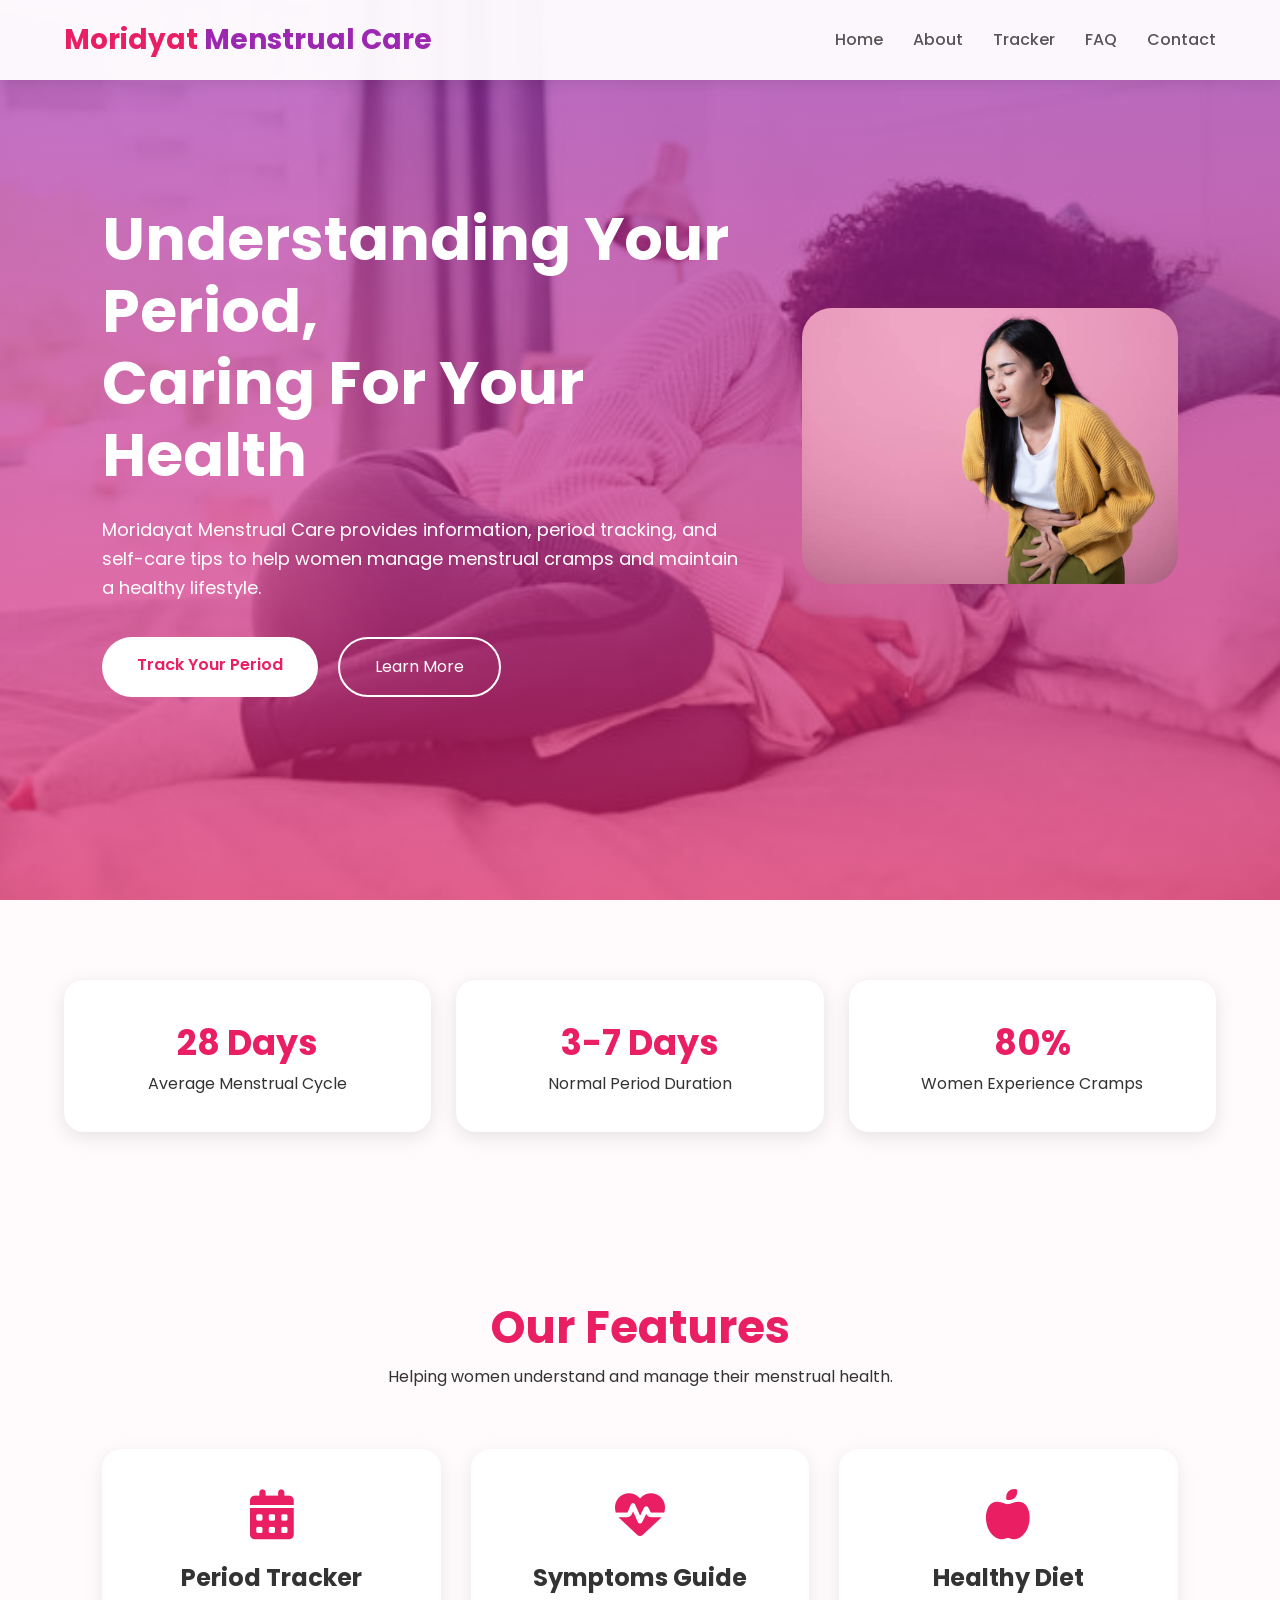
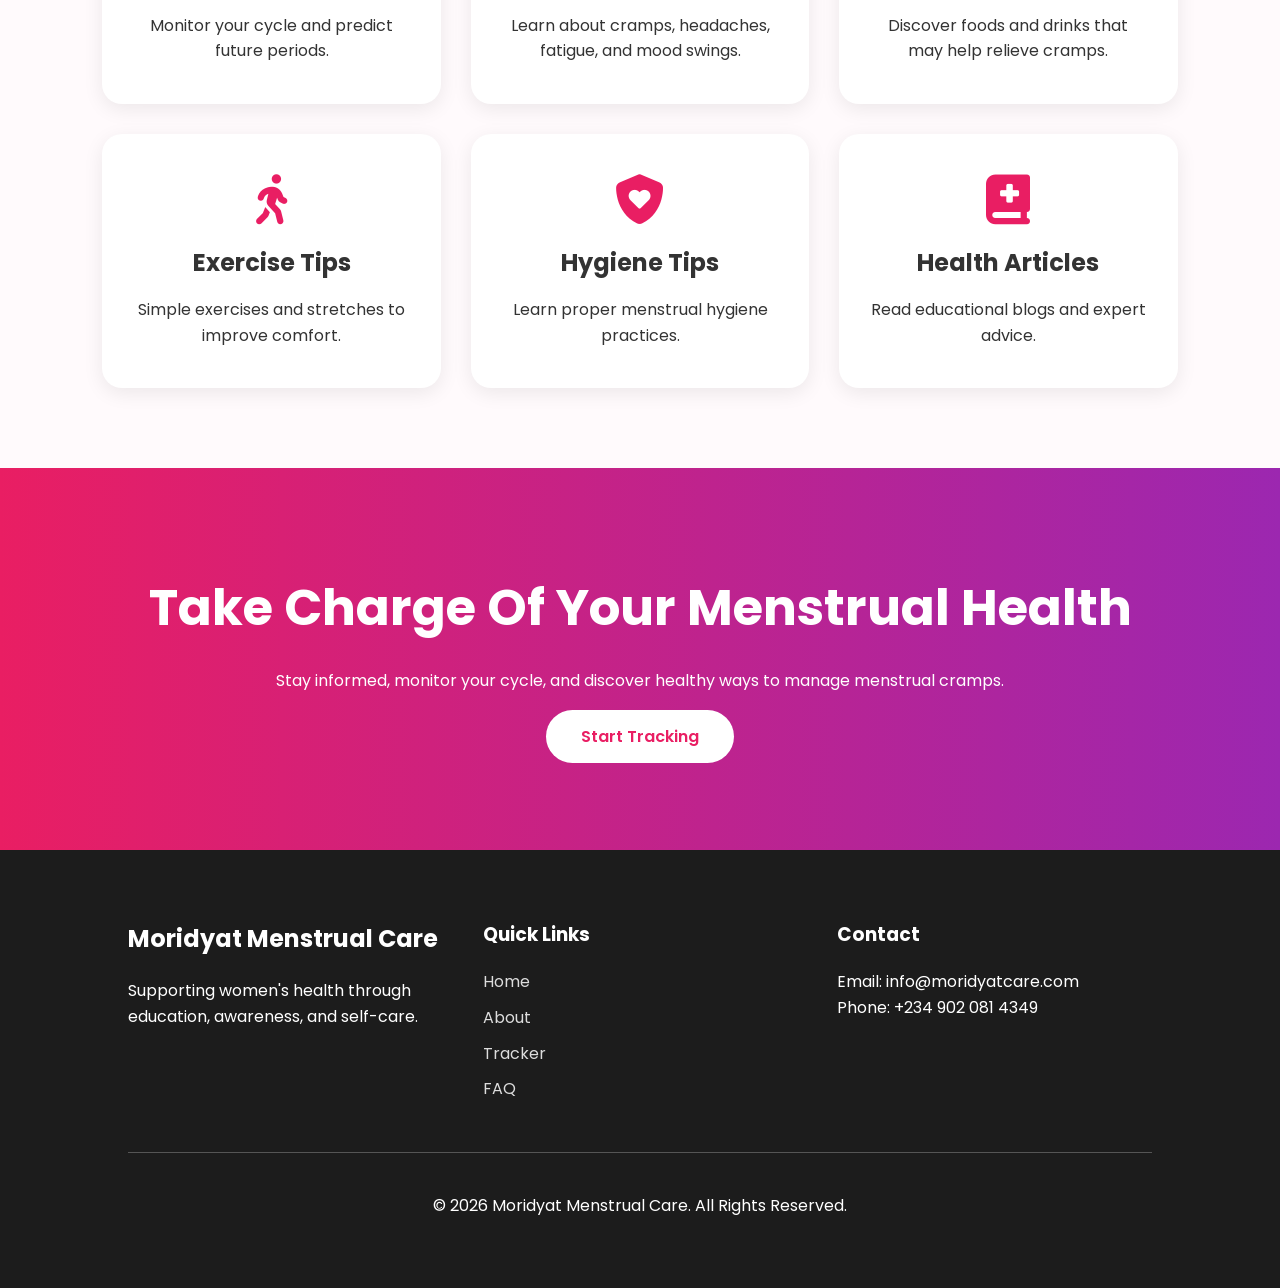
==== index.html @ 2870ac2d "first commit" ====
<!DOCTYPE html>
<html lang="en">

<head>
    <meta charset="UTF-8">
    <meta name="viewport" content="width=device-width, initial-scale=1.0">
    <title>Moridayat Menstrual Care</title>

    <!-- Google Fonts -->
    <link rel="preconnect" href="https://fonts.googleapis.com">
    <link href="https://fonts.googleapis.com/css2?family=Poppins:wght@300;400;500;600;700&display=swap"
        rel="stylesheet">

    <!-- CSS -->
    <link rel="stylesheet" href="style.css">

    <!-- Font Awesome Icons -->
    <link rel="stylesheet" href="https://cdnjs.cloudflare.com/ajax/libs/font-awesome/6.7.2/css/all.min.css">
</head>

<body>

    <!-- Header -->
    <header>
        <nav>
            <div class="logo">
                Moridyat <span>Menstrual Care</span>
            </div>

            <ul class="nav-links">
                <li><a href="#">Home</a></li>
                <li><a href="about.html">About</a></li>
                <li><a href="tracker.html">Tracker</a></li>
                <li><a href="faq.html">FAQ</a></li>
                <li><a href="#contact">Contact</a></li>
            </ul>

            <button id="menu-btn">
                <i class="fa-solid fa-bars"></i>
            </button>
        </nav>
    </header>

    <!-- Hero Section -->
    <section class="hero">

        <div class="hero-text">
            <h1>
                Understanding Your Period,<br>
                Caring For Your Health
            </h1>

            <p>
                Moridayat Menstrual Care provides information,
                period tracking, and self-care tips to help women
                manage menstrual cramps and maintain a healthy lifestyle.
            </p>

            <div class="hero-buttons">
                <a href="tracker.html" class="btn">Track Your Period</a>

                <a href="about.html" class="btn2">
                    Learn More
                </a>
            </div>
        </div>

        <div class="hero-image">
            <img src="images/pic3.png" alt="Women's Health">
        </div>

    </section>

    <!-- Statistics -->
    <section class="stats">

        <div class="stat-box">
            <h2>28 Days</h2>
            <p>Average Menstrual Cycle</p>
        </div>

        <div class="stat-box">
            <h2>3-7 Days</h2>
            <p>Normal Period Duration</p>
        </div>

        <div class="stat-box">
            <h2>80%</h2>
            <p>Women Experience Cramps</p>
        </div>

    </section>

    <!-- Services -->
    <section class="services">

        <div class="heading">
            <h1>Our Features</h1>
            <p>Helping women understand and manage their menstrual health.</p>
        </div>

        <div class="service-container">

            <div class="card">
                <i class="fa-solid fa-calendar-days"></i>
                <h2>Period Tracker</h2>
                <p>
                    Monitor your cycle and predict future periods.
                </p>
            </div>

            <div class="card">
                <i class="fa-solid fa-heart-pulse"></i>
                <h2>Symptoms Guide</h2>
                <p>
                    Learn about cramps, headaches, fatigue, and mood swings.
                </p>
            </div>

            <div class="card">
                <i class="fa-solid fa-apple-whole"></i>
                <h2>Healthy Diet</h2>
                <p>
                    Discover foods and drinks that may help relieve cramps.
                </p>
            </div>

            <div class="card">
                <i class="fa-solid fa-person-walking"></i>
                <h2>Exercise Tips</h2>
                <p>
                    Simple exercises and stretches to improve comfort.
                </p>
            </div>


            <div class="card">
                <i class="fa-solid fa-shield-heart"></i>
                <h2>Hygiene Tips</h2>
                <p>
                    Learn proper menstrual hygiene practices.
                </p>
            </div>

            <div class="card">
                <i class="fa-solid fa-book-medical"></i>
                <h2>Health Articles</h2>
                <p>
                    Read educational blogs and expert advice.
                </p>
            </div>





        </div>

    </section>

    <!-- Call To Action -->
    <section class="cta">

        <h1>Take Charge Of Your Menstrual Health</h1>

        <p>
            Stay informed, monitor your cycle, and discover healthy
            ways to manage menstrual cramps.
        </p>

        <a href="tracker.html" class="btn">
            Start Tracking
        </a>

    </section>

    <!-- Footer -->
    <footer id="contact">

        <div class="footer-content">

            <div class="footer-box">
                <h2>Moridyat Menstrual Care</h2>
                <p>
                    Supporting women's health through education,
                    awareness, and self-care.
                </p>
            </div>

            <div class="footer-box">
                <h3>Quick Links</h3>

                <a href="#">Home</a>
                <a href="about.html">About</a>
                <a href="tracker.html">Tracker</a>
                <a href="faq.html">FAQ</a>
            </div>

            <div class="footer-box">
                <h3>Contact</h3>

                <p>Email: info@moridyatcare.com</p>
                <p>Phone: +234 902 081 4349 </p>
            </div>

        </div>

        <hr>

        <p class="copyright">
            © 2026 Moridyat Menstrual Care. All Rights Reserved.
        </p>

    </footer>

    <script src="script.js"></script>

</body>

</html>
---- style.css ----
/* Google Font */
* {
    margin: 0;
    padding: 0;
    box-sizing: border-box;
    font-family: 'Poppins', sans-serif;
}

html {
    scroll-behavior: smooth;
}

body {
    background: #fffafc;
    color: #333;
    line-height: 1.6;
}

/* Header */
header {
    position: fixed;
    top: 0;
    left: 0;
    width: 100%;
    background: rgba(255, 255, 255, .95);
    box-shadow: 0 3px 15px rgba(0, 0, 0, .1);
    z-index: 1000;
}

nav {
    width: 90%;
    margin: auto;
    height: 80px;
    display: flex;
    justify-content: space-between;
    align-items: center;
}

.logo {
    font-size: 28px;
    font-weight: 700;
    color: #E91E63;
}

.logo span {
    color: #9C27B0;
}

.nav-links {
    display: flex;
    list-style: none;
    gap: 30px;
}

.nav-links a {
    text-decoration: none;
    color: #555;
    font-weight: 500;
    transition: .3s;
}

.nav-links a:hover {
    color: #E91E63;
}

#menu-btn {
    display: none;
    background: none;
    border: none;
    font-size: 28px;
    cursor: pointer;
}

/* Hero Section */
.hero {
    min-height: 100vh;
    display: flex;
    justify-content: space-between;
    gap: 50px;
    align-items: center;
    padding: 120px 8%;
    background:
        linear-gradient(rgba(156, 39, 176, .65),
            rgba(233, 30, 99, .65)),
        url("../images/pic2.png");

    background-size: cover;
    background-position: center;
    background-repeat: no-repeat;
    color: white;
}

.hero-text {
    max-width: 650px;
}

.hero-text h1 {
    font-size: 60px;
    line-height: 1.2;
    margin-bottom: 25px;
}

.hero-text p {
    font-size: 18px;
    margin-bottom: 35px;
}

/* Buttons */
.hero-buttons {
    display: flex;
    gap: 20px;
}

.hero-image img {
    border-radius: 30px;
    width:500px;
    max-width:100%;
}


/* =========================
   Tablet Devices
========================= */
@media (max-width: 992px) {

    .hero {
        flex-direction: column;
        text-align: center;
        padding: 120px 5%;
    }

    .hero-text {
        max-width: 100%;
    }

    .hero-text h1 {
        font-size: 45px;
    }

    .hero-image {
        margin-top: 40px;
    }

    .hero-image img {
        width: 100%;
        max-width: 450px;
    }

    .service-container {
        grid-template-columns: repeat(2, 1fr);
    }

    .stats {
        grid-template-columns: repeat(2, 1fr);
    }
}

/* =========================
   Mobile Devices
========================= */
@media (max-width:768px) {

    nav {
        padding: 0 20px;
    }

    #menu-btn {
        display: block;
        color: #E91E63;
        font-size: 28px;
    }

    .nav-links {
        position: absolute;
        top: 80px;
        right: -100%;
        width: 250px;
        background: white;
        flex-direction: column;
        padding: 25px;
        box-shadow: 0 10px 20px rgba(0, 0, 0, .1);
        transition: .4s;
        gap: 20px;
    }

    .nav-links.active {
        right: 0;
    }

    .hero {
        flex-direction: column;
        text-align: center;
        min-height: auto;
    }

    .hero-text h1 {
        font-size: 35px;
        line-height: 1.3;
    }

    .hero-text p {
        font-size: 16px;
    }

    .hero-buttons {
        justify-content: center;
        flex-wrap: wrap;
    }

    .hero-image img {
        width: 100%;
        max-width: 350px;
        margin-top: 40px;
    }

    .stats {
        grid-template-columns: 1fr;
    }

    .service-container {
        grid-template-columns: 1fr;
    }

    .footer-content {
        grid-template-columns: 1fr;
        text-align: center;
    }

    .cta h1 {
        font-size: 32px;
    }
}

/* =========================
   iPhone 12 Pro and Smaller
========================= */
@media (max-width: 430px) {

    .logo {
        font-size: 20px;
    }

    .hero {
        padding: 100px 20px 60px;
    }

    .hero-text h1 {
        font-size: 28px;
    }

    .hero-text p {
        font-size: 15px;
    }

    .btn,
    .btn2 {
        width: 100%;
        text-align: center;
    }

    .card {
        padding: 30px 20px;
    }

    .heading h1 {
        font-size: 32px;
    }

    .cta h1 {
        font-size: 28px;
    }
}

.btn {
    background: white;
    color: #E91E63;
    text-decoration: none;
    padding: 15px 35px;
    border-radius: 50px;
    font-weight: 600;
    transition: .4s;
}

.btn:hover {
    background: #E91E63;
    color: white;
}

.btn2 {
    border: 2px solid white;
    color: white;
    text-decoration: none;
    padding: 15px 35px;
    border-radius: 50px;
    transition: .4s;
}

.btn2:hover {
    background: white;
    color: #E91E63;
}

/* Statistics */
.stats {
    width: 90%;
    margin: 80px auto;
    display: grid;
    grid-template-columns: repeat(auto-fit, minmax(250px, 1fr));
    gap: 25px;
}

.stat-box {
    background: white;
    padding: 35px;
    text-align: center;
    border-radius: 20px;
    box-shadow: 0 5px 20px rgba(0, 0, 0, .1);
}

.stat-box h2 {
    color: #E91E63;
    font-size: 35px;
}

/* Services */
.services {
    padding: 80px 8%;
}

.heading {
    text-align: center;
    margin-bottom: 60px;
}

.heading h1 {
    color: #E91E63;
    font-size: 45px;
}

.service-container {
    display: grid;
    grid-template-columns: repeat(auto-fit, minmax(300px, 1fr));
    gap: 30px;
}

.card {
    background: white;
    padding: 40px 30px;
    border-radius: 20px;
    box-shadow: 0 5px 20px rgba(0, 0, 0, .08);
    transition: .4s;
    text-align: center;
}

.card:hover {
    transform: translateY(-10px);
}



.card i {
    font-size: 50px;
    color: #E91E63;
    margin-bottom: 20px;
}

.card h2 {
    margin-bottom: 15px;
}

/* Call To Action */
.cta {
    background: linear-gradient(to right, #E91E63, #9C27B0);
    color: white;
    text-align: center;
    padding: 100px 10%;
}

.cta h1 {
    font-size: 50px;
    margin-bottom: 20px;
}

.cta p {
    margin-bottom: 30px;
}

/* Footer */
footer {
    background: #1c1c1c;
    color: white;
    padding: 70px 10%;
}

.footer-content {
    display: grid;
    grid-template-columns: repeat(auto-fit, minmax(250px, 1fr));
    gap: 40px;
}

.footer-box h2,
.footer-box h3 {
    margin-bottom: 20px;
}

.footer-box a {
    display: block;
    color: #ddd;
    text-decoration: none;
    margin-bottom: 10px;
}

.footer-box a:hover {
    color: #ff7db0;
}

hr {
    margin: 40px 0;
    border: none;
    height: 1px;
    background: #555;
}

.copyright {
    text-align: center;
}

/* Responsive */
@media(max-width:900px) {

    .hero {
        text-align: center;
    }

    .hero-text h1 {
        font-size: 40px;
    }

    .hero-buttons {
        justify-content: center;
        flex-wrap: wrap;
    }

    .nav-links {
        display: none;
    }

    #menu-btn {
        display: block;
    }

    .cta h1 {
        font-size: 35px;
    }
}
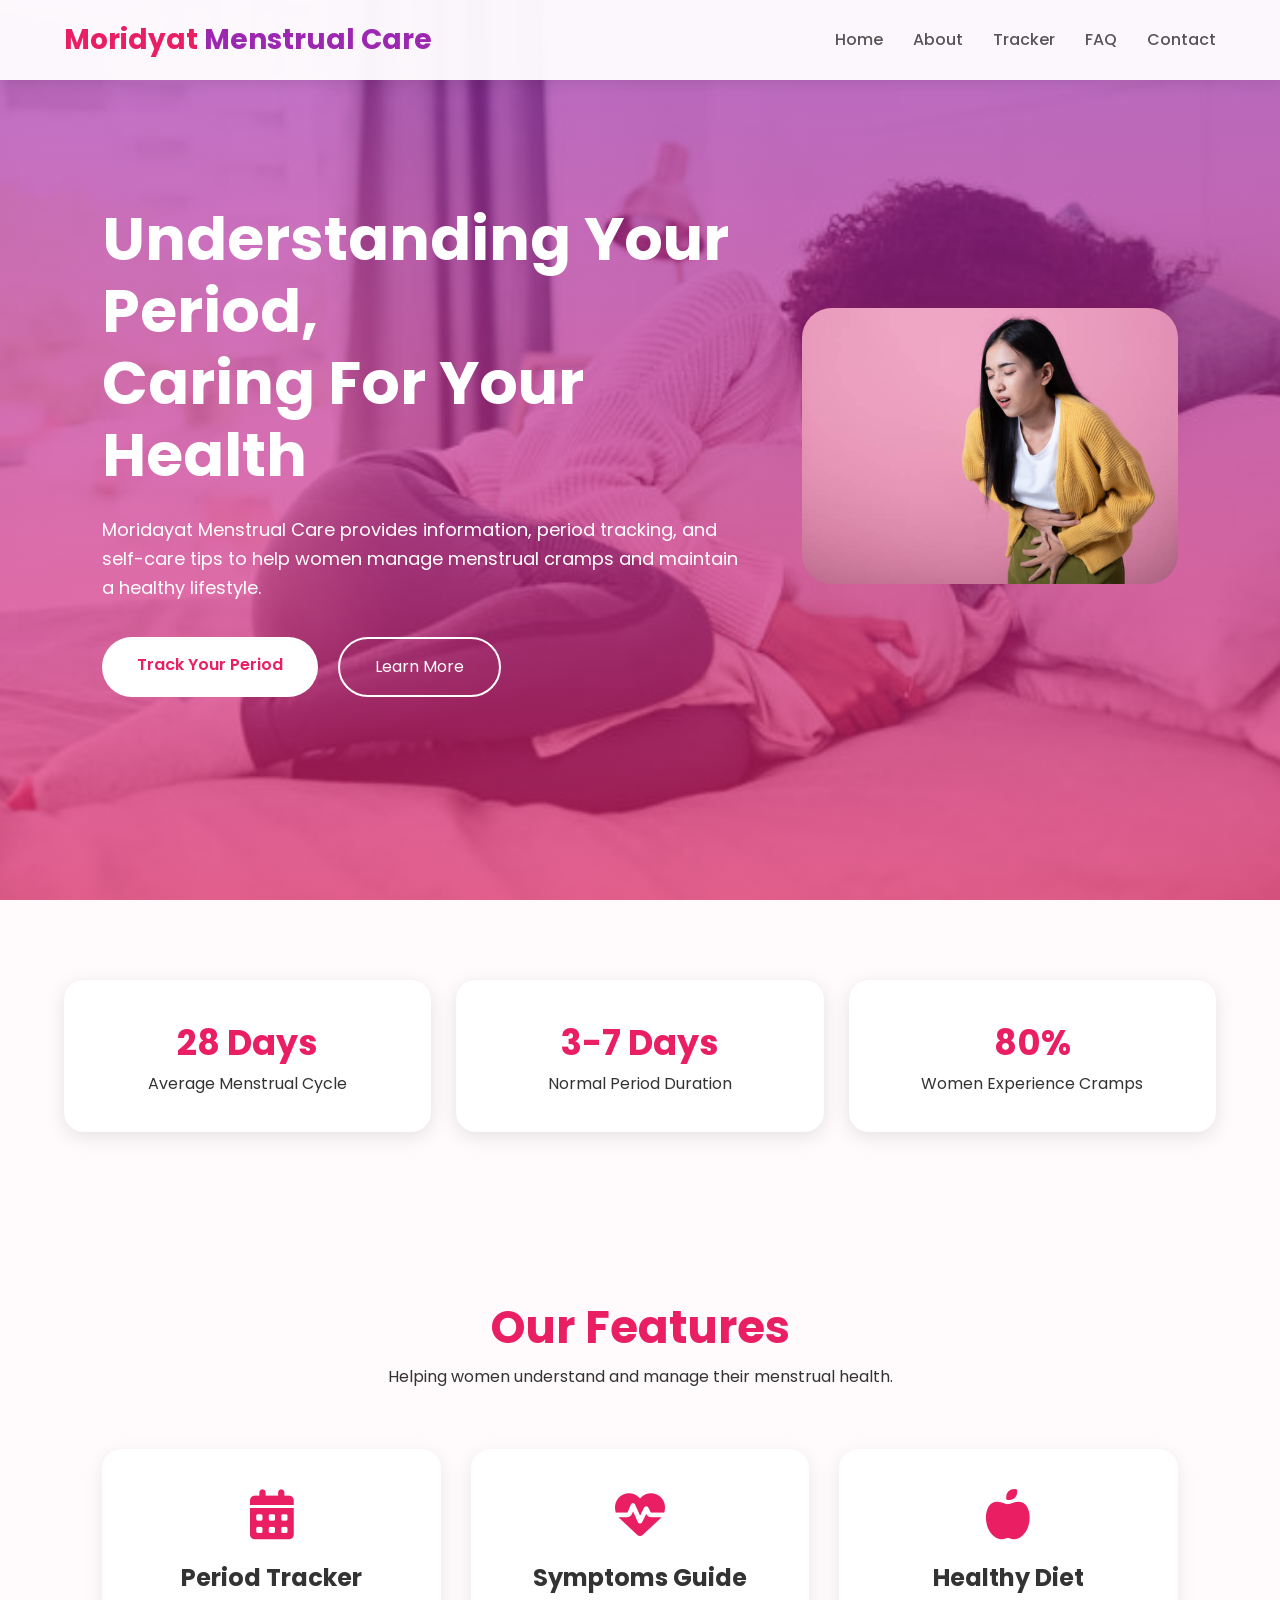
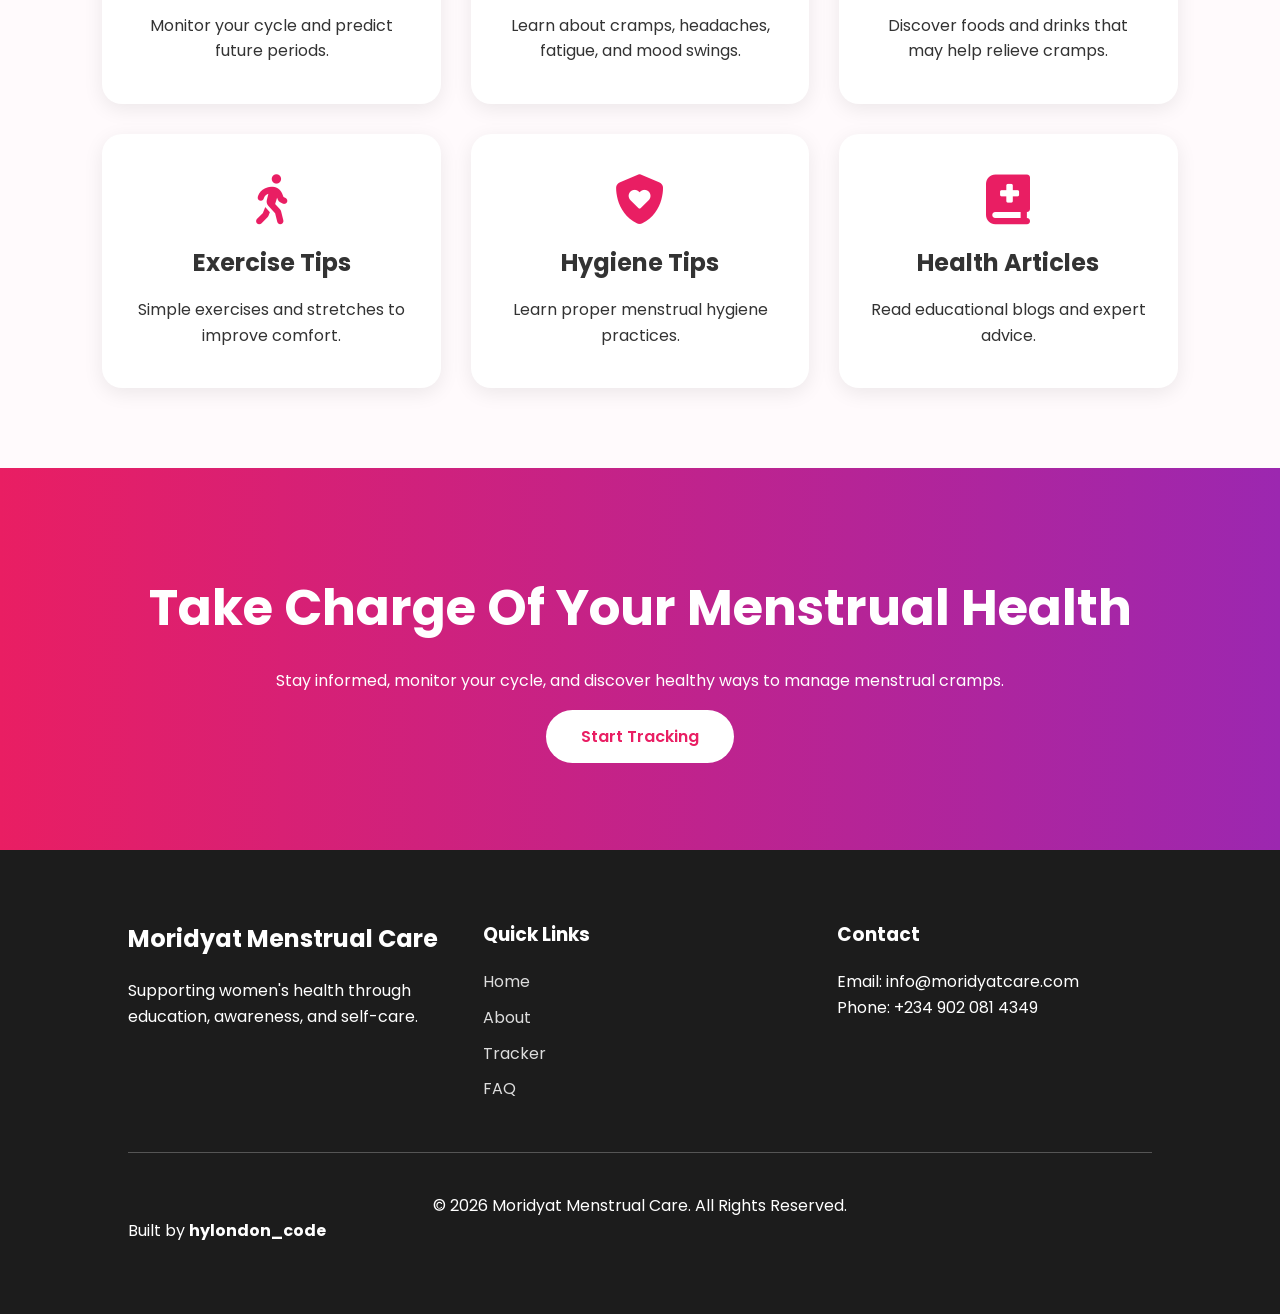
==== commit ddaf93a7: "add footer" ====
--- a/index.html
+++ b/index.html
@@ -6,21 +6,21 @@
     <meta name="viewport" content="width=device-width, initial-scale=1.0">
     <title>Moridayat Menstrual Care</title>
 
-    <!-- Google Fonts -->
+
     <link rel="preconnect" href="https://fonts.googleapis.com">
     <link href="https://fonts.googleapis.com/css2?family=Poppins:wght@300;400;500;600;700&display=swap"
         rel="stylesheet">
 
-    <!-- CSS -->
+
     <link rel="stylesheet" href="style.css">
 
-    <!-- Font Awesome Icons -->
+
     <link rel="stylesheet" href="https://cdnjs.cloudflare.com/ajax/libs/font-awesome/6.7.2/css/all.min.css">
 </head>
 
 <body>
 
-    <!-- Header -->
+
     <header>
         <nav>
             <div class="logo">
@@ -41,7 +41,7 @@
         </nav>
     </header>
 
-    <!-- Hero Section -->
+
     <section class="hero">
 
         <div class="hero-text">
@@ -71,7 +71,7 @@
 
     </section>
 
-    <!-- Statistics -->
+
     <section class="stats">
 
         <div class="stat-box">
@@ -91,7 +91,7 @@
 
     </section>
 
-    <!-- Services -->
+
     <section class="services">
 
         <div class="heading">
@@ -158,7 +158,7 @@
 
     </section>
 
-    <!-- Call To Action -->
+
     <section class="cta">
 
         <h1>Take Charge Of Your Menstrual Health</h1>
@@ -174,7 +174,6 @@
 
     </section>
 
-    <!-- Footer -->
     <footer id="contact">
 
         <div class="footer-content">
@@ -210,6 +209,9 @@
         <p class="copyright">
             © 2026 Moridyat Menstrual Care. All Rights Reserved.
         </p>
+        <p class="built-by">
+            Built by <strong>hylondon_code</strong>
+        </p>
 
     </footer>
 
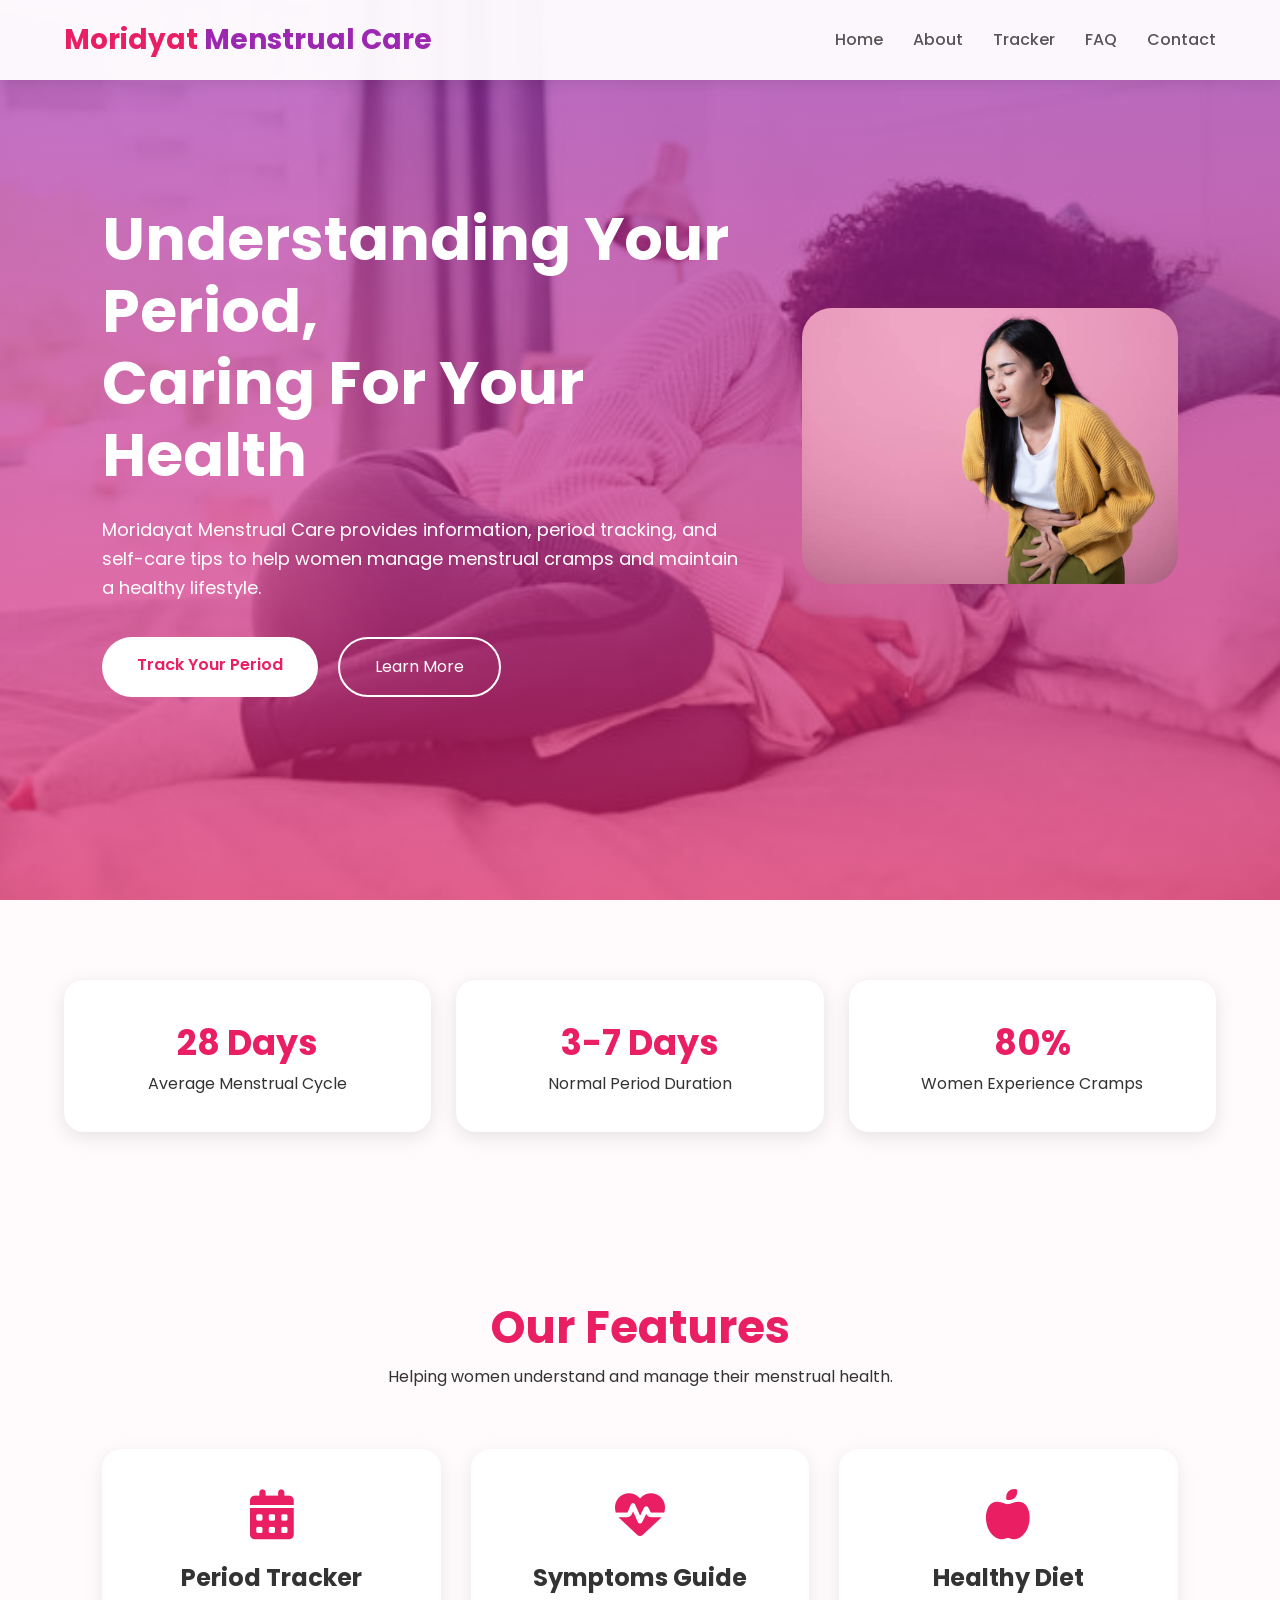
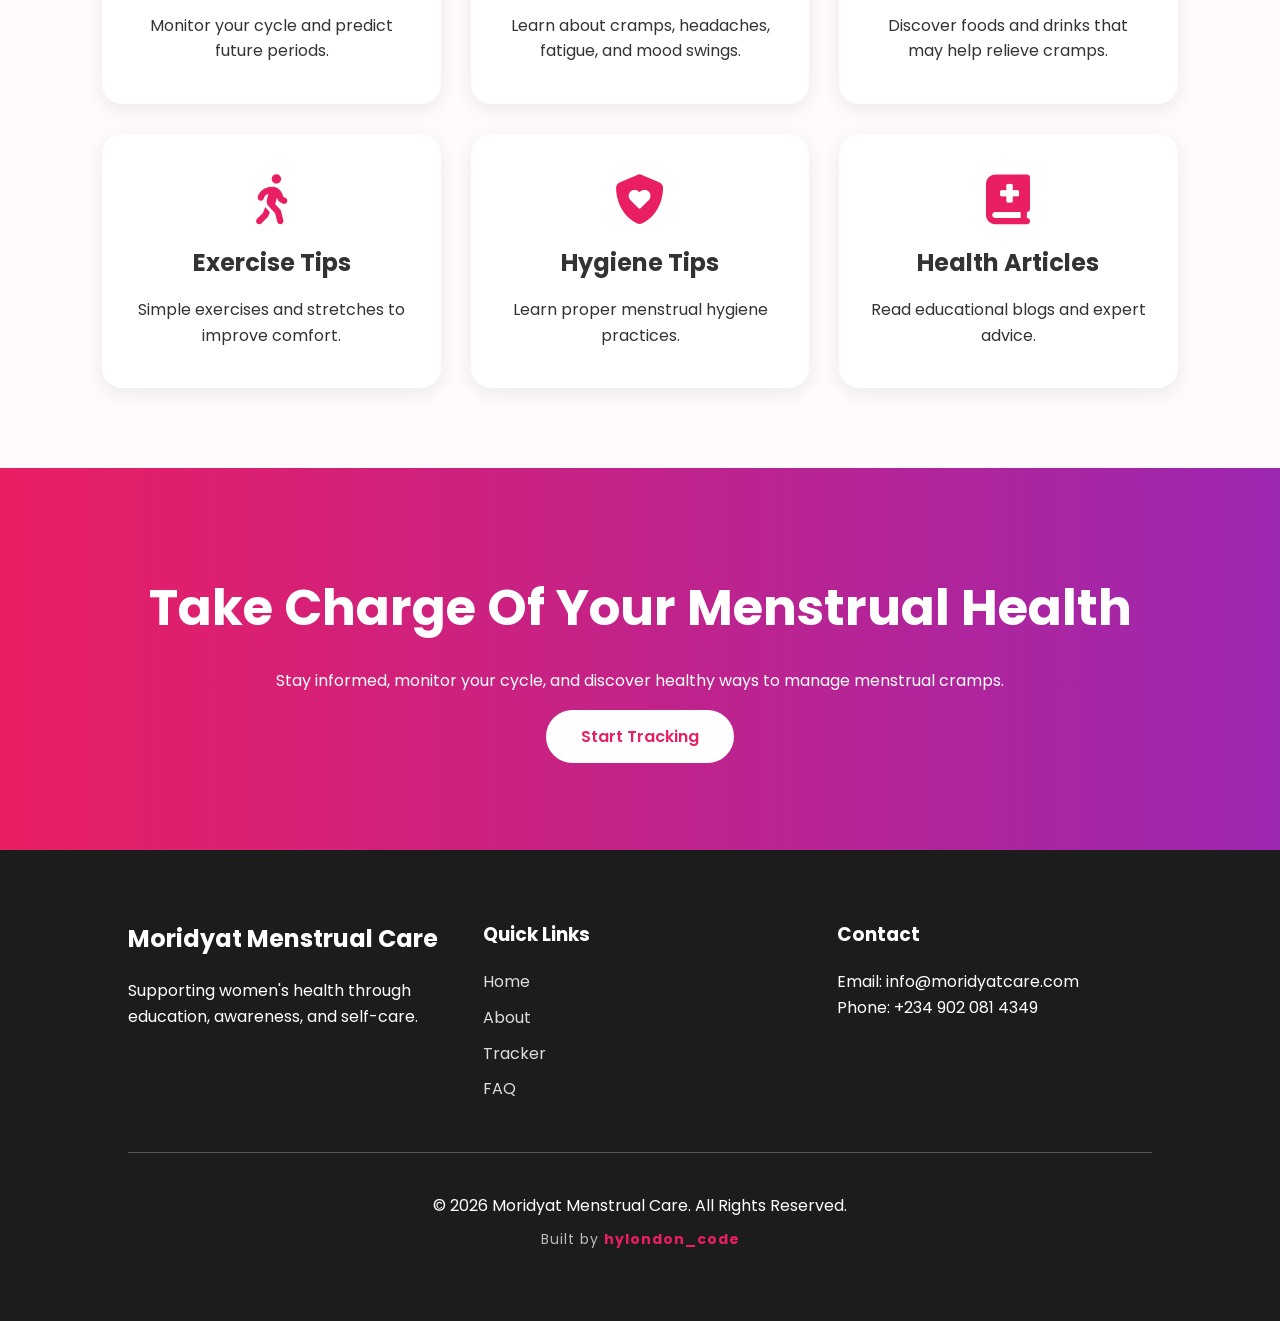
==== commit 5b385875: "update all" ====
--- a/index.html
+++ b/index.html
@@ -28,7 +28,7 @@
             </div>
 
             <ul class="nav-links">
-                <li><a href="#">Home</a></li>
+                <li><a href="#hero-home">Home</a></li>
                 <li><a href="about.html">About</a></li>
                 <li><a href="tracker.html">Tracker</a></li>
                 <li><a href="faq.html">FAQ</a></li>
@@ -36,13 +36,13 @@
             </ul>
 
             <button id="menu-btn">
-                <i class="fa-solid fa-bars"></i>
+                ☰
             </button>
         </nav>
     </header>
 
 
-    <section class="hero">
+    <section class="hero" id="hero-home">
 
         <div class="hero-text">
             <h1>
--- a/style.css
+++ b/style.css
@@ -1,4 +1,3 @@
-/* Google Font */
 * {
     margin: 0;
     padding: 0;
@@ -16,7 +15,7 @@
     line-height: 1.6;
 }
 
-/* Header */
+
 header {
     position: fixed;
     top: 0;
@@ -65,13 +64,14 @@
 
 #menu-btn {
     display: none;
+    font-size: 28px;
     background: none;
     border: none;
-    font-size: 28px;
     cursor: pointer;
-}
-
-/* Hero Section */
+    color: #E91E63;
+}
+
+
 .hero {
     min-height: 100vh;
     display: flex;
@@ -105,7 +105,7 @@
     margin-bottom: 35px;
 }
 
-/* Buttons */
+
 .hero-buttons {
     display: flex;
     gap: 20px;
@@ -113,56 +113,12 @@
 
 .hero-image img {
     border-radius: 30px;
-    width:500px;
-    max-width:100%;
-}
-
-
-/* =========================
-   Tablet Devices
-========================= */
-@media (max-width: 992px) {
-
-    .hero {
-        flex-direction: column;
-        text-align: center;
-        padding: 120px 5%;
-    }
-
-    .hero-text {
-        max-width: 100%;
-    }
-
-    .hero-text h1 {
-        font-size: 45px;
-    }
-
-    .hero-image {
-        margin-top: 40px;
-    }
-
-    .hero-image img {
-        width: 100%;
-        max-width: 450px;
-    }
-
-    .service-container {
-        grid-template-columns: repeat(2, 1fr);
-    }
-
-    .stats {
-        grid-template-columns: repeat(2, 1fr);
-    }
-}
-
-/* =========================
-   Mobile Devices
-========================= */
-@media (max-width:768px) {
-
-    nav {
-        padding: 0 20px;
-    }
+    width: 500px;
+    max-width: 100%;
+}
+
+
+@media (max-width: 900px) {
 
     #menu-btn {
         display: block;
@@ -176,16 +132,70 @@
         right: -100%;
         width: 250px;
         background: white;
+        list-style: none;
         flex-direction: column;
+        gap: 20px;
         padding: 25px;
         box-shadow: 0 10px 20px rgba(0, 0, 0, .1);
         transition: .4s;
-        gap: 20px;
+        display: flex;
     }
 
     .nav-links.active {
         right: 0;
     }
+}
+
+@media (max-width: 768px) {
+    .hero {
+        flex-direction: column;
+        text-align: center;
+        padding: 80px 5%;
+        gap: 20px;
+    }
+}
+
+@media (max-width: 480px) {
+    .hero {
+        padding: 60px 5%;
+    }
+}
+
+
+
+@media (max-width: 992px) {
+
+
+
+    .hero-text {
+        max-width: 100%;
+    }
+
+    .hero-text h1 {
+        font-size: 45px;
+    }
+
+    .hero-image {
+        margin-top: 40px;
+        width: 100%;
+    }
+
+    .hero-image img {
+        width: 100%;
+        max-width: 450px;
+    }
+
+    .service-container {
+        grid-template-columns: repeat(2, 1fr);
+    }
+
+    .stats {
+        grid-template-columns: repeat(2, 1fr);
+    }
+}
+
+
+@media (max-width:768px) {
 
     .hero {
         flex-direction: column;
@@ -231,9 +241,7 @@
     }
 }
 
-/* =========================
-   iPhone 12 Pro and Smaller
-========================= */
+
 @media (max-width: 430px) {
 
     .logo {
@@ -300,7 +308,7 @@
     color: #E91E63;
 }
 
-/* Statistics */
+
 .stats {
     width: 90%;
     margin: 80px auto;
@@ -322,7 +330,7 @@
     font-size: 35px;
 }
 
-/* Services */
+
 .services {
     padding: 80px 8%;
 }
@@ -368,7 +376,7 @@
     margin-bottom: 15px;
 }
 
-/* Call To Action */
+
 .cta {
     background: linear-gradient(to right, #E91E63, #9C27B0);
     color: white;
@@ -385,7 +393,7 @@
     margin-bottom: 30px;
 }
 
-/* Footer */
+
 footer {
     background: #1c1c1c;
     color: white;
@@ -425,7 +433,20 @@
     text-align: center;
 }
 
-/* Responsive */
+
+
+.built-by {
+    text-align: center;
+    margin-top: 10px;
+    font-size: 14px;
+    color: #bbb;
+    letter-spacing: 1px;
+}
+
+.built-by strong {
+    color: #E91E63;
+}
+
 @media(max-width:900px) {
 
     .hero {
@@ -441,13 +462,6 @@
         flex-wrap: wrap;
     }
 
-    .nav-links {
-        display: none;
-    }
-
-    #menu-btn {
-        display: block;
-    }
 
     .cta h1 {
         font-size: 35px;
